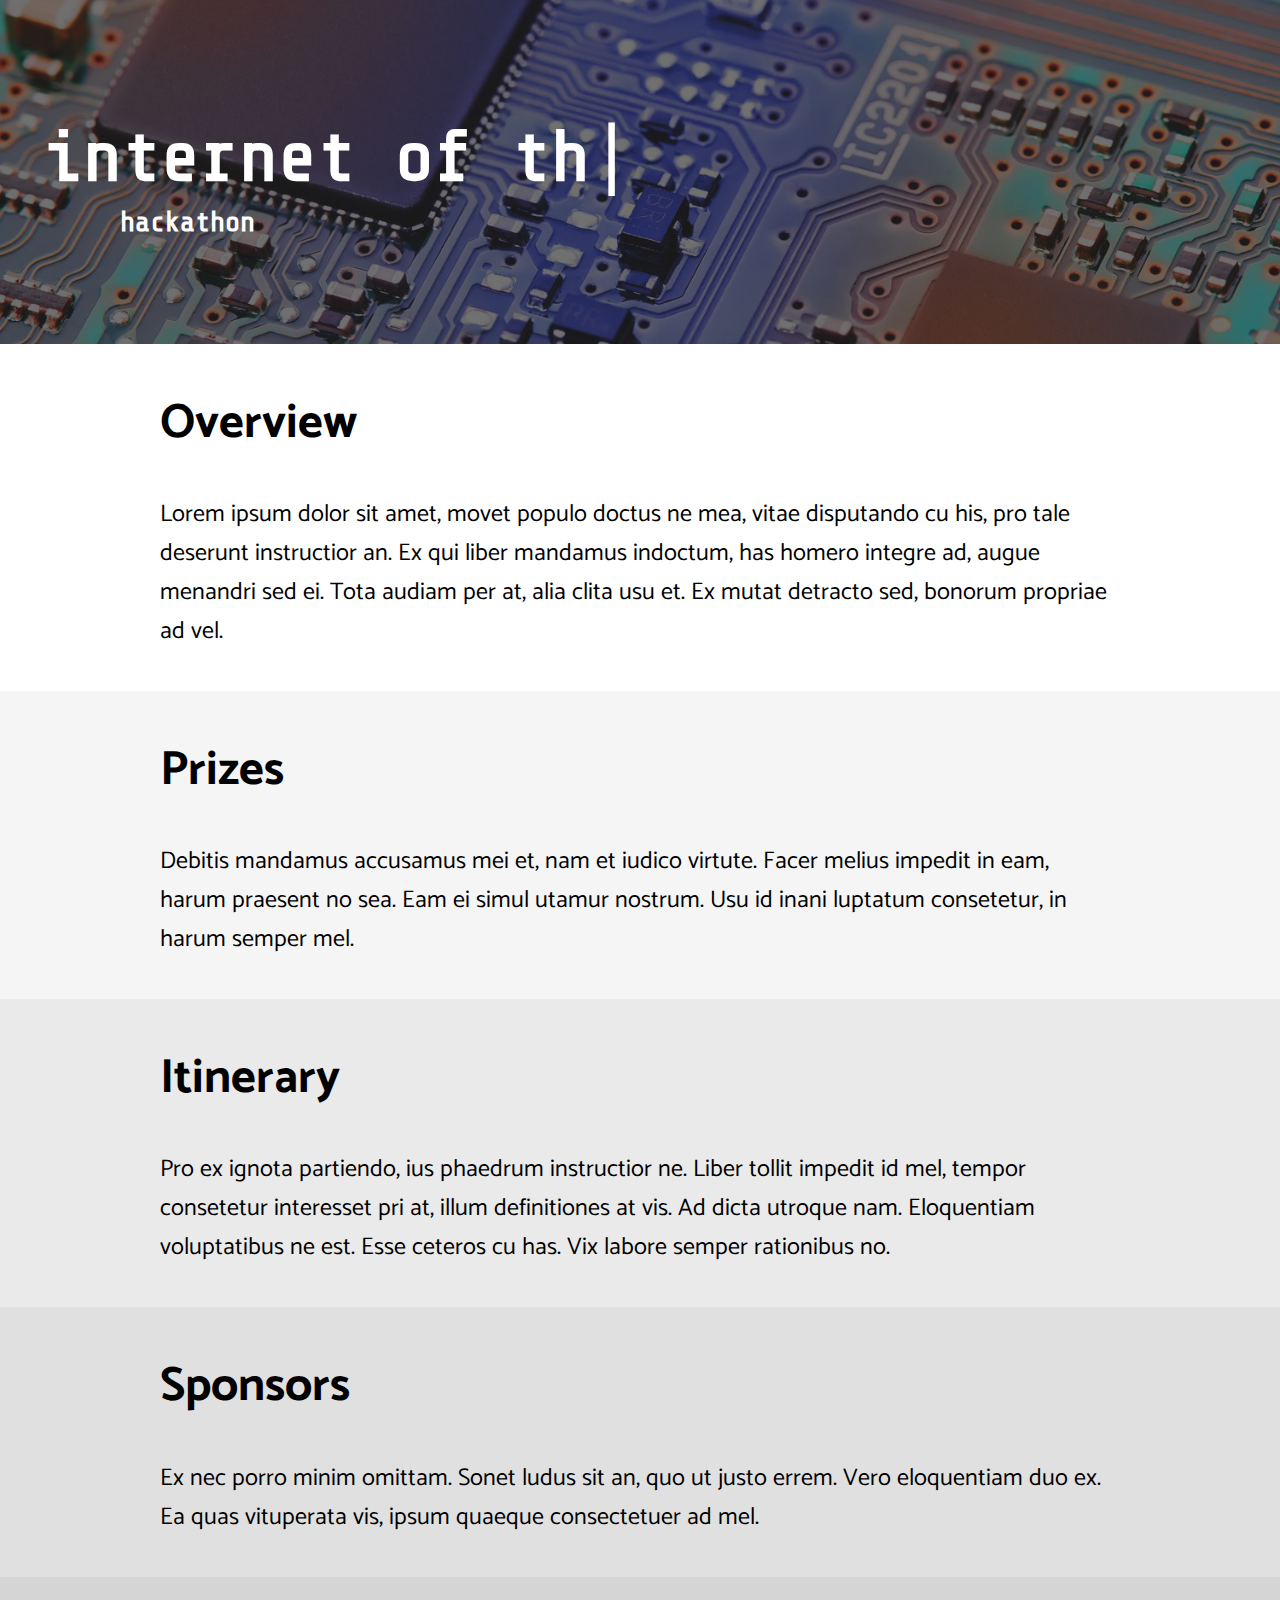
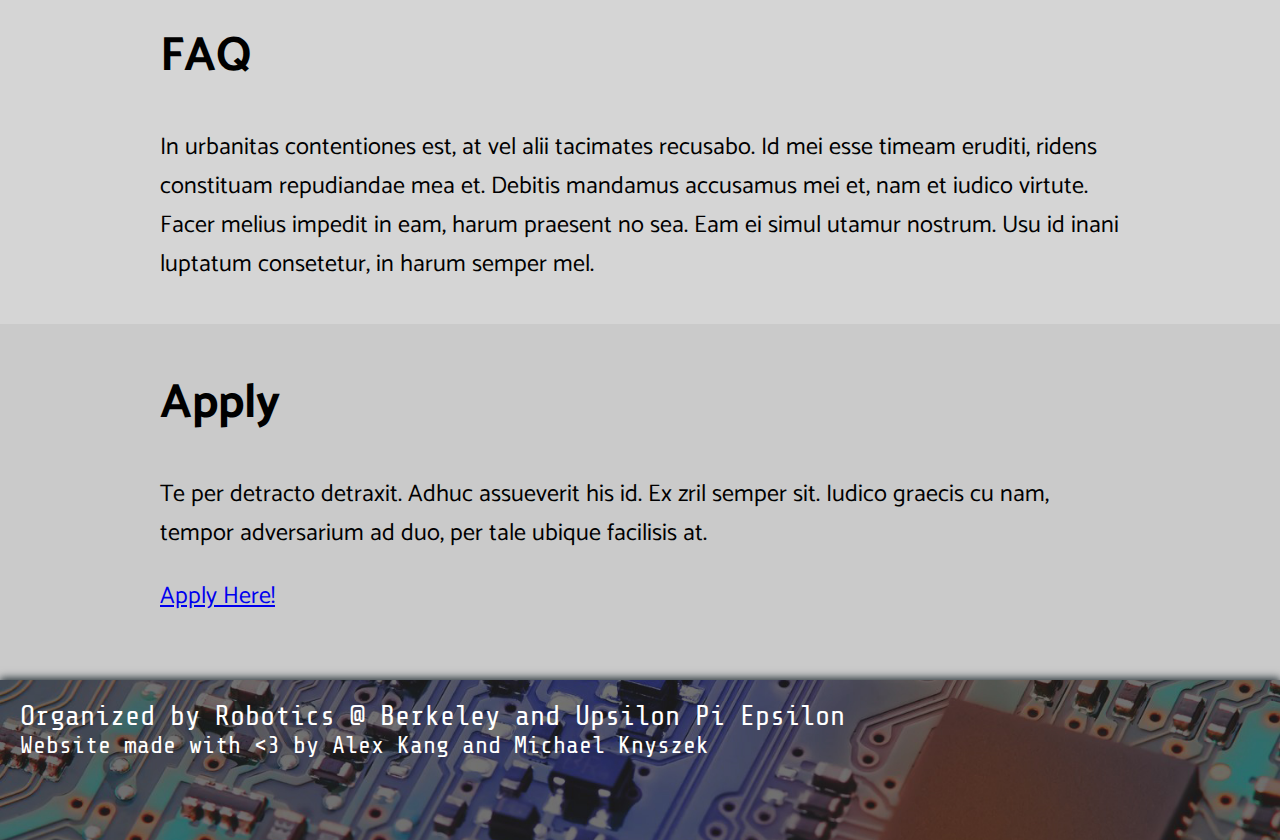
==== iot_hacks/index.html @ 9edf0a54 "Added IoT Hacks website" ====
<!DOCTYPE html>
<html>
<title>IoT Hacks</title>
<link href="https://fonts.googleapis.com/css?family=Catamaran|Share+Tech+Mono" rel="stylesheet">
<link rel="stylesheet" type="text/css" href="style.css">
<head>
  <script src="scripts/jquery-3.1.0.slim.min.js"></script>
  <script src="scripts/script.js"></script>
</head>
<body>
	<div class="header">
		<div class="header-title">
  		<div class="header-text"></div>
  		<div class="blinking-cursor">|</div>
  	</div>
  	<div class="header-subtitle">hackathon</div>
  </div>
	<div class="info" style="background-color: #FFFFFF">
		<h1>Overview</h1>
		Lorem ipsum dolor sit amet, movet populo doctus ne mea, vitae disputando cu his, pro tale deserunt instructior an. Ex qui liber mandamus indoctum, has homero integre ad, augue menandri sed ei. Tota audiam per at, alia clita usu et. Ex mutat detracto sed, bonorum propriae ad vel.
	</div>

	<div class="info" style="background-color: #F5F5F5">
		<h1>Prizes</h1>
		Debitis mandamus accusamus mei et, nam et iudico virtute. Facer melius impedit in eam, harum praesent no sea. Eam ei simul utamur nostrum. Usu id inani luptatum consetetur, in harum semper mel.
	</div>

	<div class="info" style="background-color: #EAEAEA">
		<h1>Itinerary</h1>
		Pro ex ignota partiendo, ius phaedrum instructior ne. Liber tollit impedit id mel, tempor consetetur interesset pri at, illum definitiones at vis. Ad dicta utroque nam. Eloquentiam voluptatibus ne est. Esse ceteros cu has. Vix labore semper rationibus no.
	</div>

	<div class="info" style="background-color: #E0E0E0">
		<h1>Sponsors</h1>
		Ex nec porro minim omittam. Sonet ludus sit an, quo ut justo errem. Vero eloquentiam duo ex. Ea quas vituperata vis, ipsum quaeque consectetuer ad mel.
	</div>

	<div class="info" style="background-color: #D5D5D5">
		<h1>FAQ</h1>
		In urbanitas contentiones est, at vel alii tacimates recusabo. Id mei esse timeam eruditi, ridens constituam repudiandae mea et. Debitis mandamus accusamus mei et, nam et iudico virtute. Facer melius impedit in eam, harum praesent no sea. Eam ei simul utamur nostrum. Usu id inani luptatum consetetur, in harum semper mel.
	</div>

	<div class="info" style="background-color: #CACACA">
		<h1>Apply</h1>
		Te per detracto detraxit. Adhuc assueverit his id. Ex zril semper sit. Iudico graecis cu nam, tempor adversarium ad duo, per tale ubique facilisis at.
		<p>
		<a href="https://goo.gl/forms/umJlV6GhDNXs1UxI3">Apply Here!</a>
	</div>
  <div class="footer">
  Organized by Robotics @ Berkeley and Upsilon Pi Epsilon
  <br>
  <div style="font-size: 24px">
  	Website made with <3 by Alex Kang and Michael Knyszek
  </div>
  </div>
</body>
</html>
---- iot_hacks/style.css ----
body {
	margin: 0;
	font-family: Catamaran, Helvetica, Arial, sans-serif;
	font-size: 24px;
}

h1 {
	margin-top: 0;
}

.header {
	background: url("background.jpg");
	background-position: 0 36%;
	background-size: 100%;
	color: #FFFFFF;
	height: 200px;
	padding-top: 72px;
	padding-bottom: 72px;
	box-shadow: 0px 2px 8px #263238;
	font-family: "Share Tech Mono", monospace;
}

.header-title {
	margin: 44px;
}

.header-subtitle {
	clear: both;
	margin-left: 120px;
	font-size: 28px;
	font-weight: bold;
}

.header-text {
	float:left;
	font-size: 72px;
	font-weight: bold;
	white-space: pre;
}

.blinking-cursor {
  	float:left;
  	font-weight: 100;
	font-size: 80px;
	-webkit-animation: 1s blink step-end infinite;
	-moz-animation: 1s blink step-end infinite;
	-ms-animation: 1s blink step-end infinite;
	-o-animation: 1s blink step-end infinite;
	animation: 1s blink step-end infinite;
}

@keyframes "blink" {
	from, to {
	color: transparent;
	}
	50% {
	color: #FFFFFF;
	}
}

@-moz-keyframes blink {
	from, to {
	color: transparent;
	}
	50% {
	color: #FFFFFF;
	}
}

@-webkit-keyframes "blink" {
	from, to {
	color: transparent;
	}
	50% {
	color: #FFFFFF;
	}
}

@-ms-keyframes "blink" {
	from, to {
	color: transparent;
	}
	50% {
	color: #FFFFFF;
	}
}

@-o-keyframes "blink" {
	from, to {
	color: transparent;
	}
	50% {
	color: #FFFFFF;
	}
}

.info {
	padding-left: 160px;
	padding-right: 160px;
	padding-top: 40px;
	padding-bottom: 40px;
}

.button {

}

.footer {
	background-image: url("background.jpg");
	background-position: 0 60%;
	background-size: 100%;
	color: #FFFFFF;
	height: 120px;
	padding: 20px;
	box-shadow: 0px -2px 8px #263238;
	font-family: "Share Tech Mono", monospace;
	font-size: 28px;
}
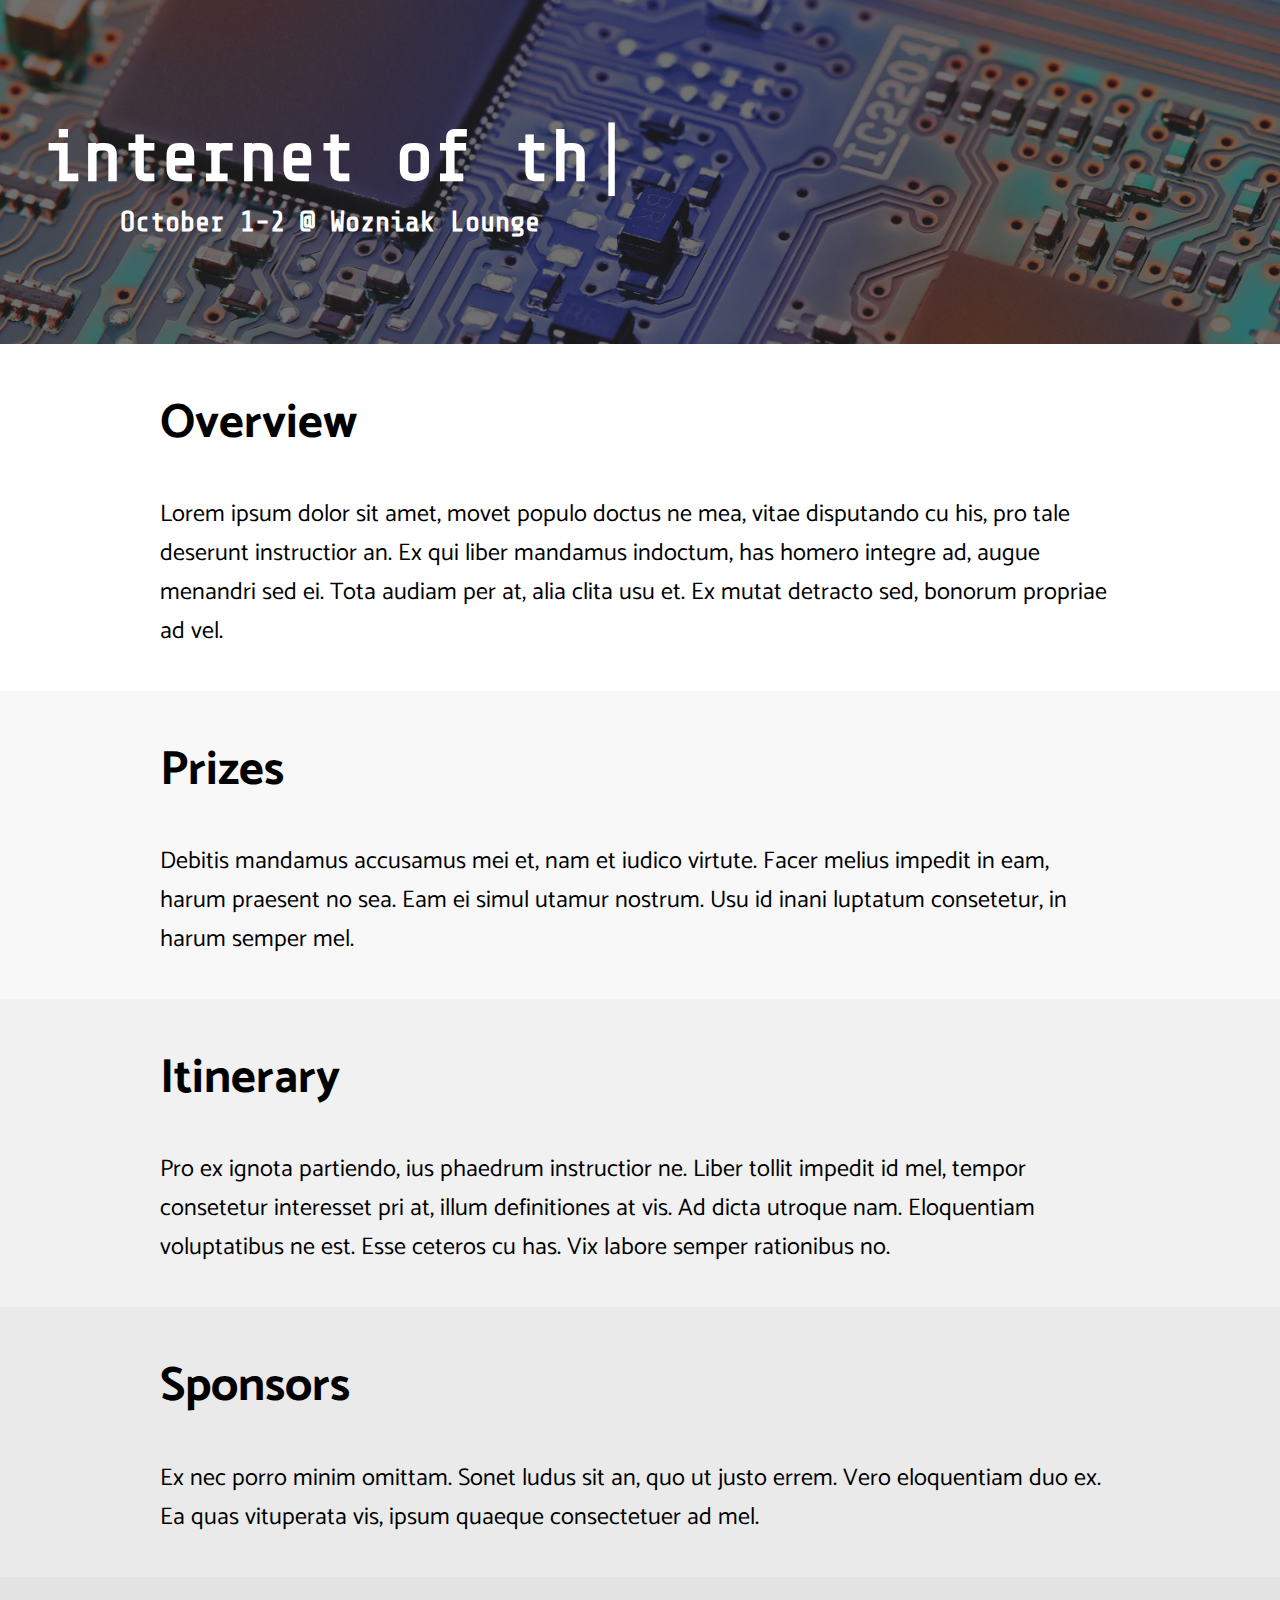
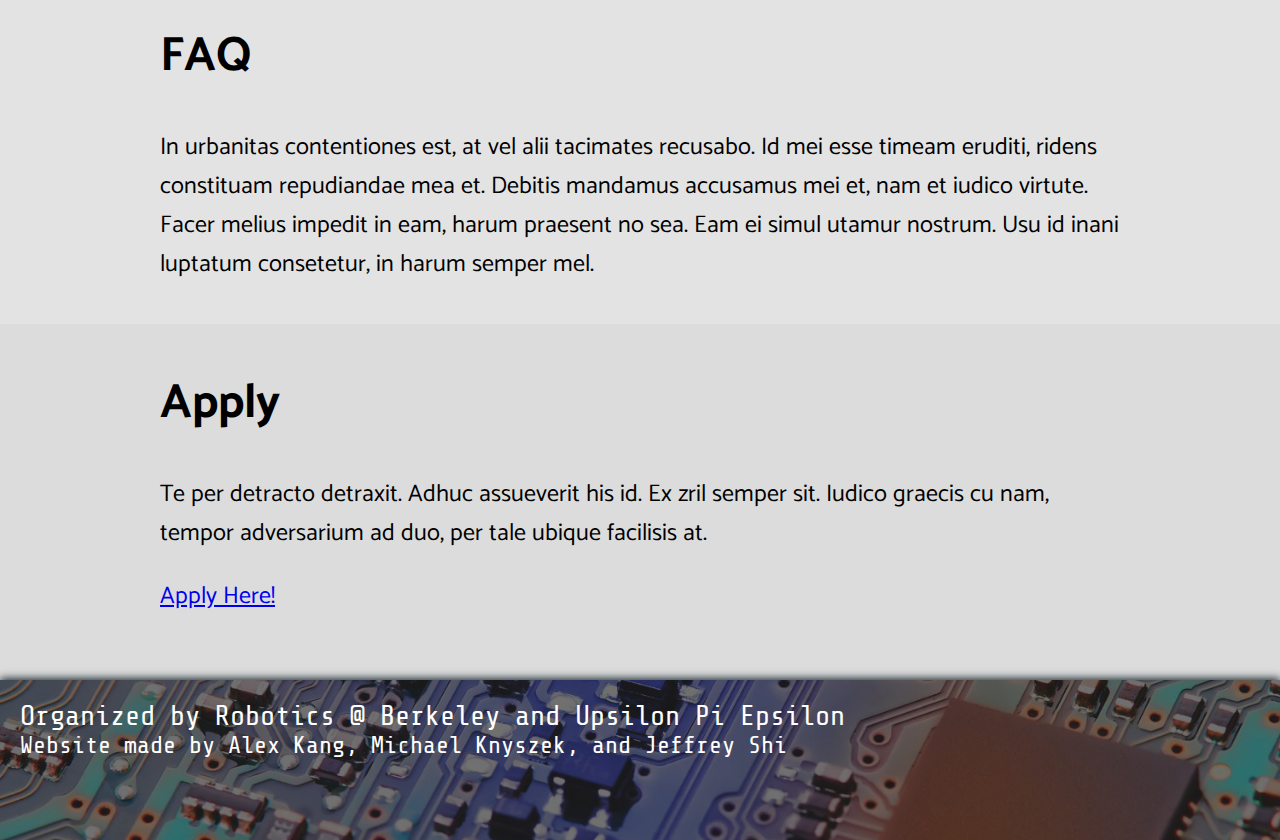
==== commit ece082f9: "IoT Hacks: made button open in a new tab" ====
--- a/iot_hacks/index.html
+++ b/iot_hacks/index.html
@@ -10,48 +10,50 @@
 <body>
 	<div class="header">
 		<div class="header-title">
-  		<div class="header-text"></div>
-  		<div class="blinking-cursor">|</div>
+  			<div class="header-text"></div>
+  			<div class="blinking-cursor">|</div>
+  		</div>
+  		<div class="header-subtitle">October 1-2 @ Wozniak Lounge</div>
   	</div>
-  	<div class="header-subtitle">hackathon</div>
-  </div>
+
 	<div class="info" style="background-color: #FFFFFF">
 		<h1>Overview</h1>
 		Lorem ipsum dolor sit amet, movet populo doctus ne mea, vitae disputando cu his, pro tale deserunt instructior an. Ex qui liber mandamus indoctum, has homero integre ad, augue menandri sed ei. Tota audiam per at, alia clita usu et. Ex mutat detracto sed, bonorum propriae ad vel.
 	</div>
 
-	<div class="info" style="background-color: #F5F5F5">
+	<div class="info" style="background-color: #F8F8F8">
 		<h1>Prizes</h1>
 		Debitis mandamus accusamus mei et, nam et iudico virtute. Facer melius impedit in eam, harum praesent no sea. Eam ei simul utamur nostrum. Usu id inani luptatum consetetur, in harum semper mel.
 	</div>
 
-	<div class="info" style="background-color: #EAEAEA">
+	<div class="info" style="background-color: #F1F1F1">
 		<h1>Itinerary</h1>
 		Pro ex ignota partiendo, ius phaedrum instructior ne. Liber tollit impedit id mel, tempor consetetur interesset pri at, illum definitiones at vis. Ad dicta utroque nam. Eloquentiam voluptatibus ne est. Esse ceteros cu has. Vix labore semper rationibus no.
 	</div>
 
-	<div class="info" style="background-color: #E0E0E0">
+	<div class="info" style="background-color: #EAEAEA">
 		<h1>Sponsors</h1>
 		Ex nec porro minim omittam. Sonet ludus sit an, quo ut justo errem. Vero eloquentiam duo ex. Ea quas vituperata vis, ipsum quaeque consectetuer ad mel.
 	</div>
 
-	<div class="info" style="background-color: #D5D5D5">
+	<div class="info" style="background-color: #E3E3E3">
 		<h1>FAQ</h1>
 		In urbanitas contentiones est, at vel alii tacimates recusabo. Id mei esse timeam eruditi, ridens constituam repudiandae mea et. Debitis mandamus accusamus mei et, nam et iudico virtute. Facer melius impedit in eam, harum praesent no sea. Eam ei simul utamur nostrum. Usu id inani luptatum consetetur, in harum semper mel.
 	</div>
 
-	<div class="info" style="background-color: #CACACA">
+	<div class="info" style="background-color: #DCDCDC">
 		<h1>Apply</h1>
 		Te per detracto detraxit. Adhuc assueverit his id. Ex zril semper sit. Iudico graecis cu nam, tempor adversarium ad duo, per tale ubique facilisis at.
 		<p>
-		<a href="https://goo.gl/forms/umJlV6GhDNXs1UxI3">Apply Here!</a>
+		<a class="button" target="_blank" href="https://goo.gl/forms/umJlV6GhDNXs1UxI3">Apply Here!</a>
 	</div>
-  <div class="footer">
-  Organized by Robotics @ Berkeley and Upsilon Pi Epsilon
-  <br>
-  <div style="font-size: 24px">
-  	Website made with <3 by Alex Kang and Michael Knyszek
-  </div>
-  </div>
+
+	<div class="footer">
+		Organized by Robotics @ Berkeley and Upsilon Pi Epsilon
+		<br>
+		<div style="font-size: 24px">
+			Website made by Alex Kang, Michael Knyszek, and Jeffrey Shi
+		</div>
+	</div>
 </body>
 </html>
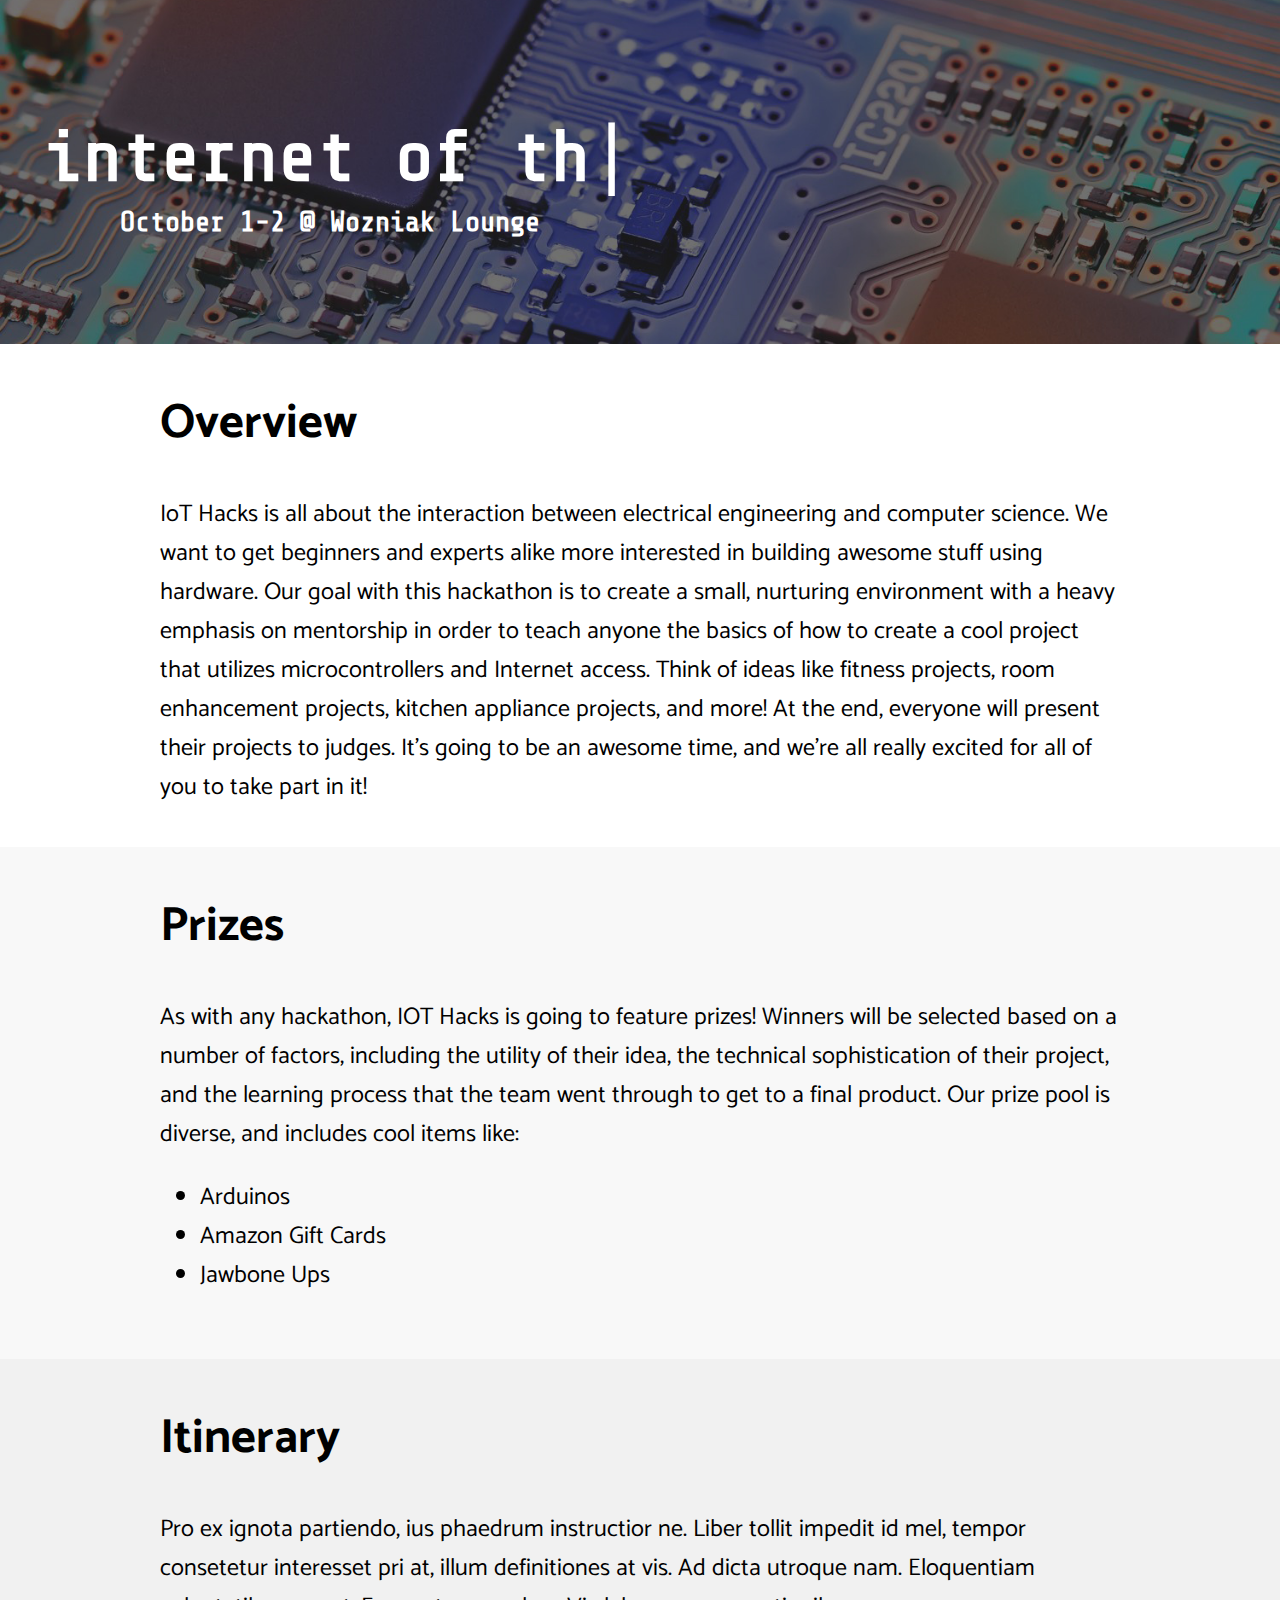
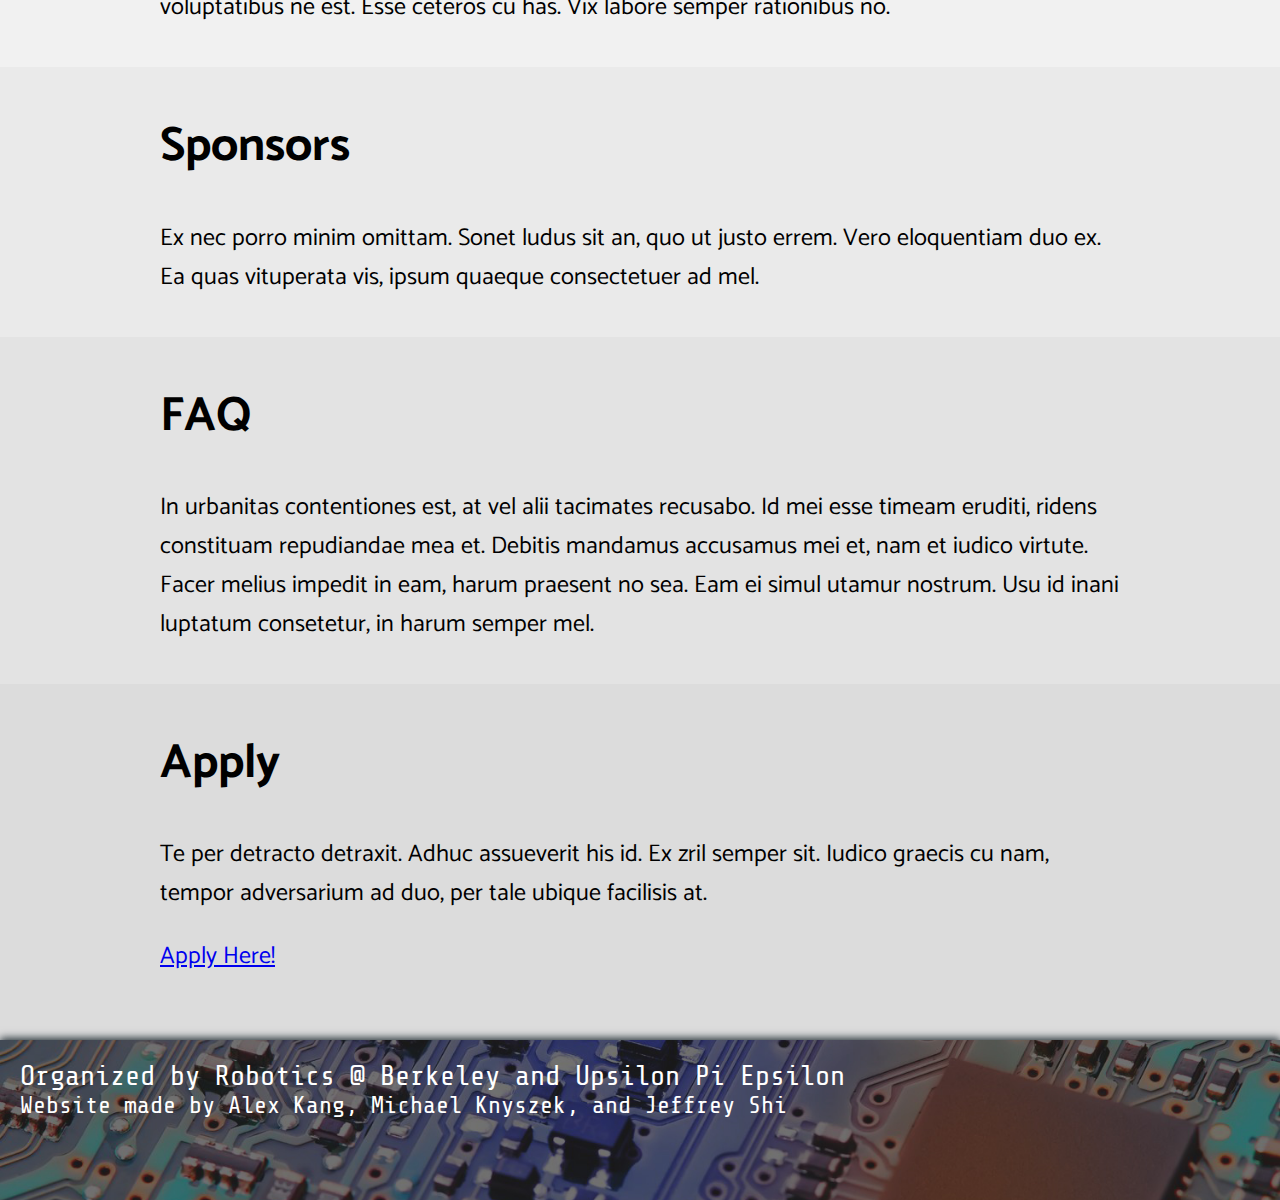
==== commit fe0f95e0: "why" ====
--- a/iot_hacks/index.html
+++ b/iot_hacks/index.html
@@ -4,8 +4,10 @@
 <link href="https://fonts.googleapis.com/css?family=Catamaran|Share+Tech+Mono" rel="stylesheet">
 <link rel="stylesheet" type="text/css" href="style.css">
 <head>
-  <script src="scripts/jquery-3.1.0.slim.min.js"></script>
-  <script src="scripts/script.js"></script>
+	<meta name="theme-color" content="#FFFDE7">
+	<meta name="apple-mobile-web-app-status-bar-style" content="#FFFDE7">
+ 	<script src="scripts/jquery-3.1.0.slim.min.js"></script>
+ 	<script src="scripts/script.js"></script>
 </head>
 <body>
 	<div class="header">
@@ -18,12 +20,17 @@
 
 	<div class="info" style="background-color: #FFFFFF">
 		<h1>Overview</h1>
-		Lorem ipsum dolor sit amet, movet populo doctus ne mea, vitae disputando cu his, pro tale deserunt instructior an. Ex qui liber mandamus indoctum, has homero integre ad, augue menandri sed ei. Tota audiam per at, alia clita usu et. Ex mutat detracto sed, bonorum propriae ad vel.
+		IoT Hacks is all about the interaction between electrical engineering and computer science. We want to get beginners and experts alike more interested in building awesome stuff using hardware. Our goal with this hackathon is to create a small, nurturing environment with a heavy emphasis on mentorship in order to teach anyone the basics of how to create a cool project that utilizes microcontrollers and Internet access. Think of ideas like fitness projects, room enhancement projects, kitchen appliance projects, and more! At the end, everyone will present their projects to judges. It’s going to be an awesome time, and we’re all really excited for all of you to take part in it!
 	</div>
 
 	<div class="info" style="background-color: #F8F8F8">
 		<h1>Prizes</h1>
-		Debitis mandamus accusamus mei et, nam et iudico virtute. Facer melius impedit in eam, harum praesent no sea. Eam ei simul utamur nostrum. Usu id inani luptatum consetetur, in harum semper mel.
+		As with any hackathon, IOT Hacks is going to feature prizes! Winners will be selected based on a number of factors, including the utility of their idea, the technical sophistication of their project, and the learning process that the team went through to get to a final product. Our prize pool is diverse, and includes cool items like:
+		<ul>
+			<li>Arduinos</li>
+			<li>Amazon Gift Cards</li>
+			<li>Jawbone Ups</li>
+		</ul>
 	</div>
 
 	<div class="info" style="background-color: #F1F1F1">
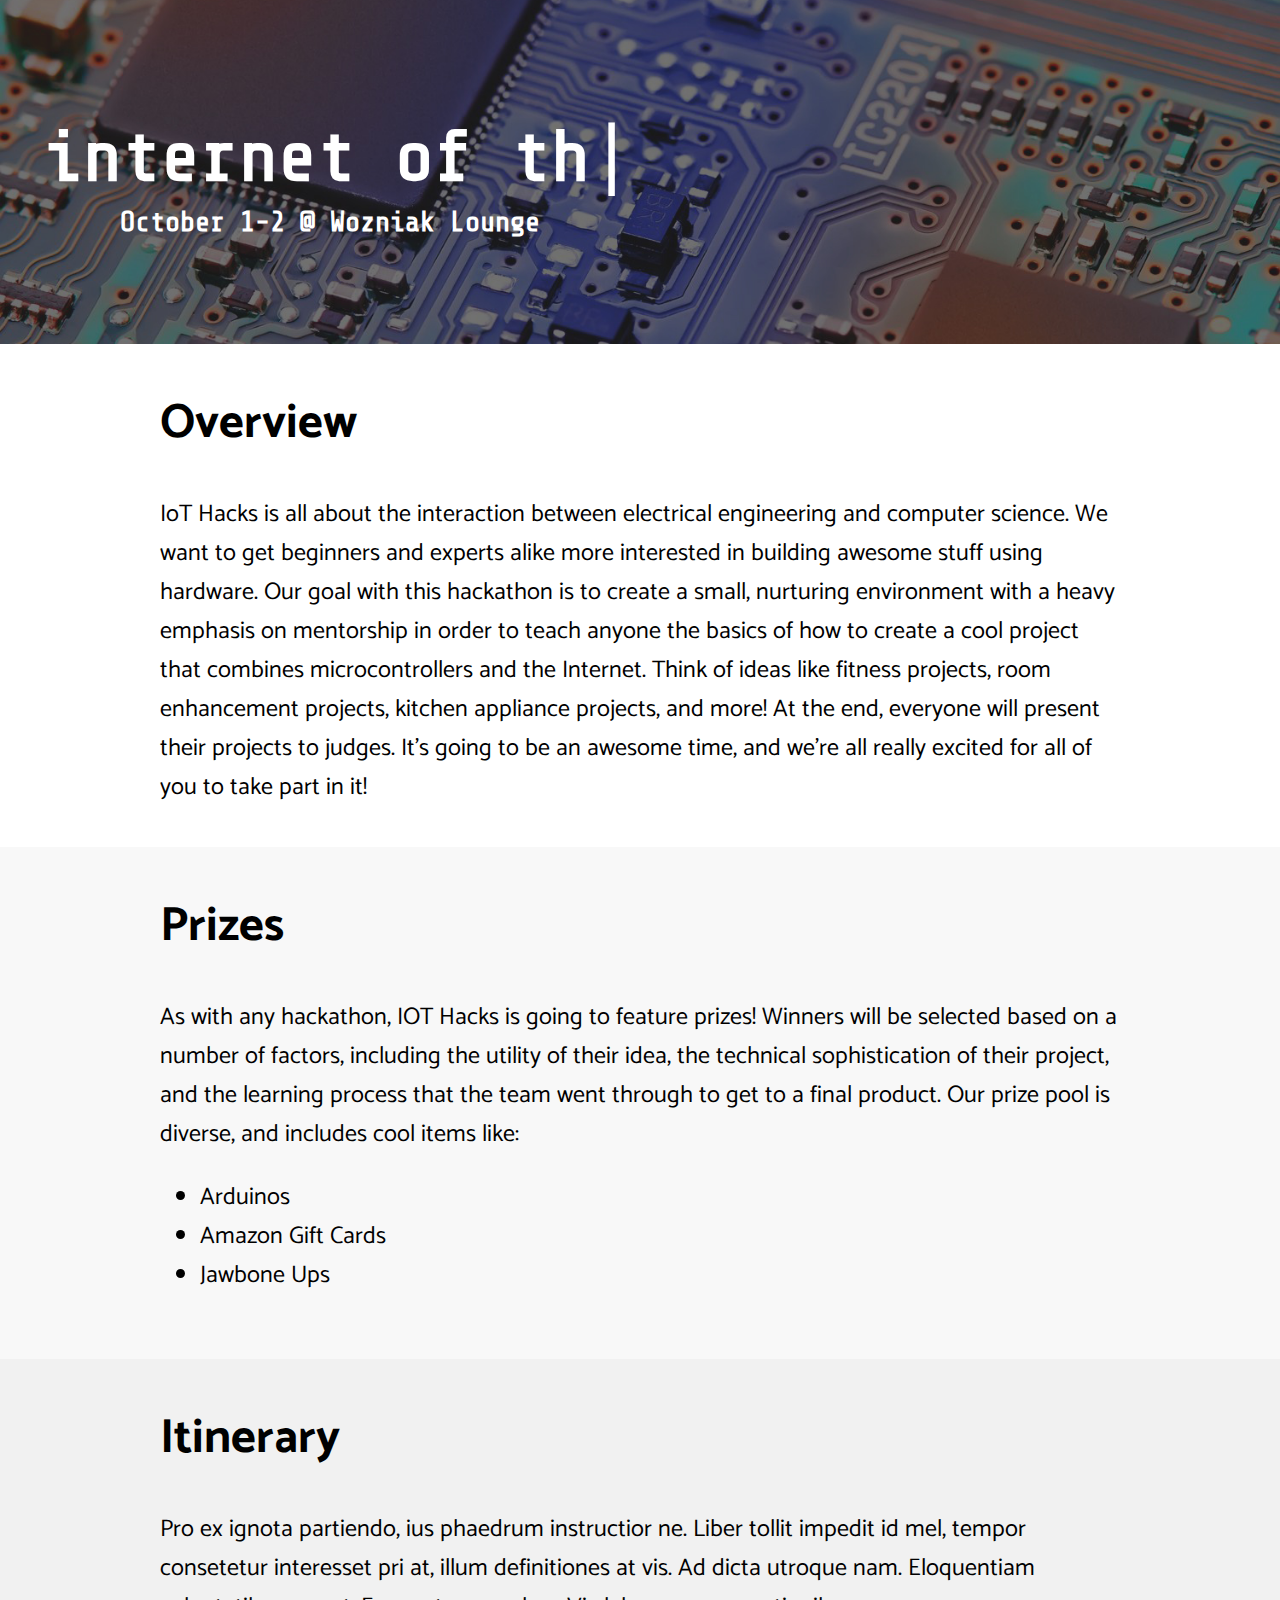
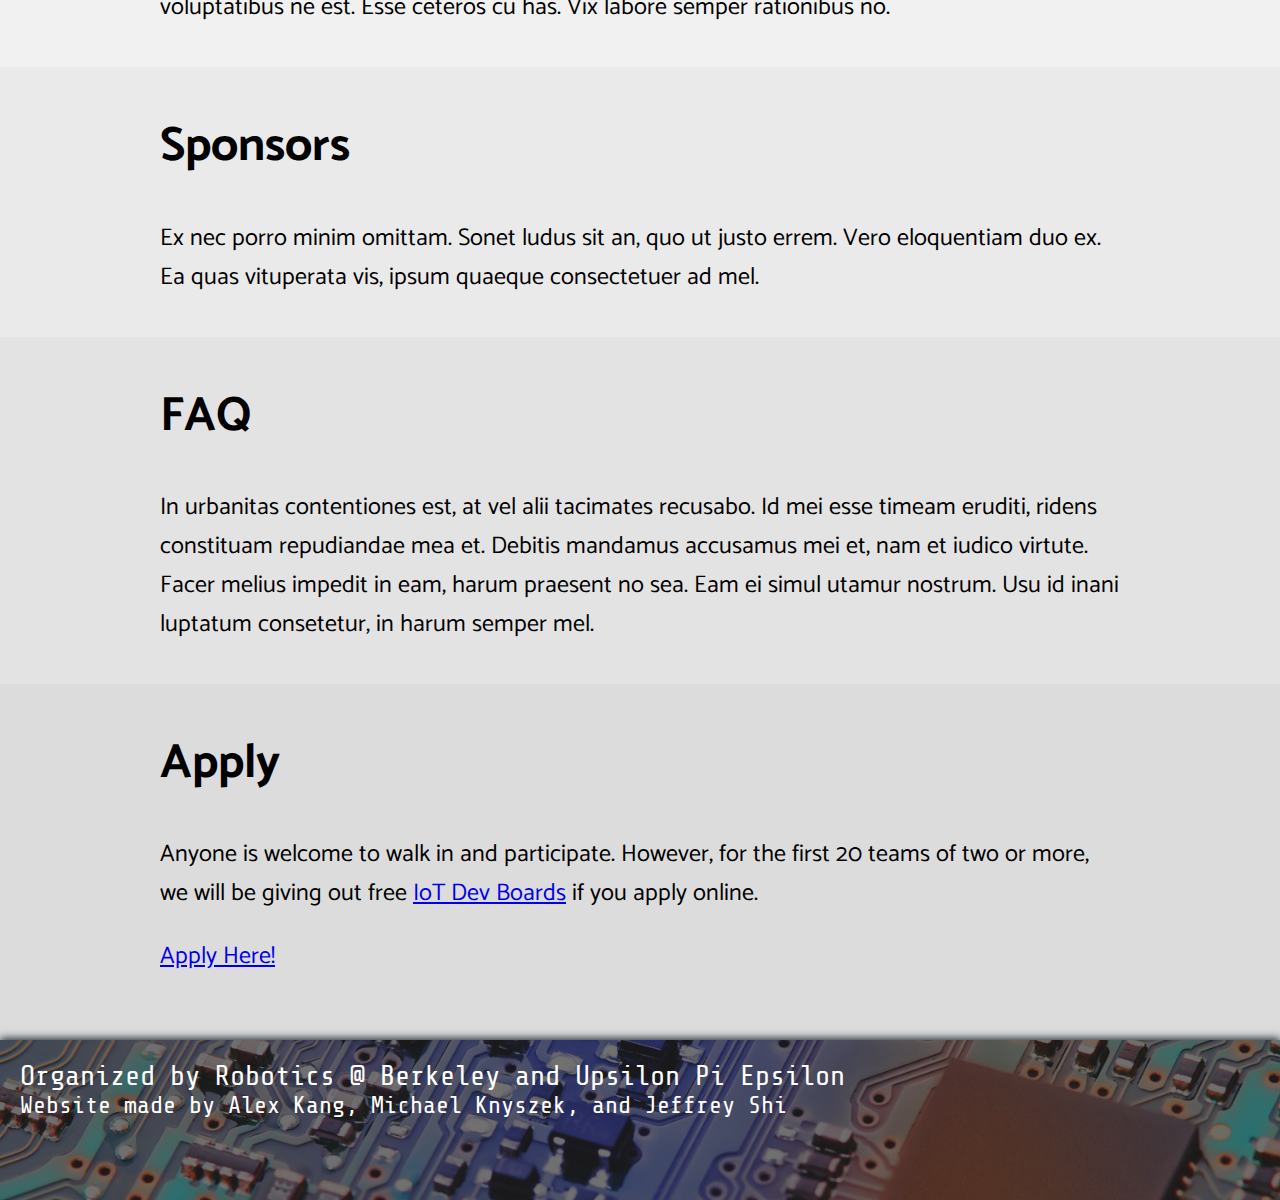
==== commit f0db7eb7: "why" ====
--- a/iot_hacks/index.html
+++ b/iot_hacks/index.html
@@ -20,7 +20,7 @@
 
 	<div class="info" style="background-color: #FFFFFF">
 		<h1>Overview</h1>
-		IoT Hacks is all about the interaction between electrical engineering and computer science. We want to get beginners and experts alike more interested in building awesome stuff using hardware. Our goal with this hackathon is to create a small, nurturing environment with a heavy emphasis on mentorship in order to teach anyone the basics of how to create a cool project that utilizes microcontrollers and Internet access. Think of ideas like fitness projects, room enhancement projects, kitchen appliance projects, and more! At the end, everyone will present their projects to judges. It’s going to be an awesome time, and we’re all really excited for all of you to take part in it!
+		IoT Hacks is all about the interaction between electrical engineering and computer science. We want to get beginners and experts alike more interested in building awesome stuff using hardware. Our goal with this hackathon is to create a small, nurturing environment with a heavy emphasis on mentorship in order to teach anyone the basics of how to create a cool project that combines microcontrollers and the Internet. Think of ideas like fitness projects, room enhancement projects, kitchen appliance projects, and more! At the end, everyone will present their projects to judges. It’s going to be an awesome time, and we’re all really excited for all of you to take part in it!
 	</div>
 
 	<div class="info" style="background-color: #F8F8F8">
@@ -50,7 +50,7 @@
 
 	<div class="info" style="background-color: #DCDCDC">
 		<h1>Apply</h1>
-		Te per detracto detraxit. Adhuc assueverit his id. Ex zril semper sit. Iudico graecis cu nam, tempor adversarium ad duo, per tale ubique facilisis at.
+		Anyone is welcome to walk in and participate. However, for the first 20 teams of two or more, we will be giving out free <a target="_blank" href="https://learn.adafruit.com/adafruit-feather-huzzah-esp8266/overview">IoT Dev Boards</a> if you apply online.
 		<p>
 		<a class="button" target="_blank" href="https://goo.gl/forms/umJlV6GhDNXs1UxI3">Apply Here!</a>
 	</div>
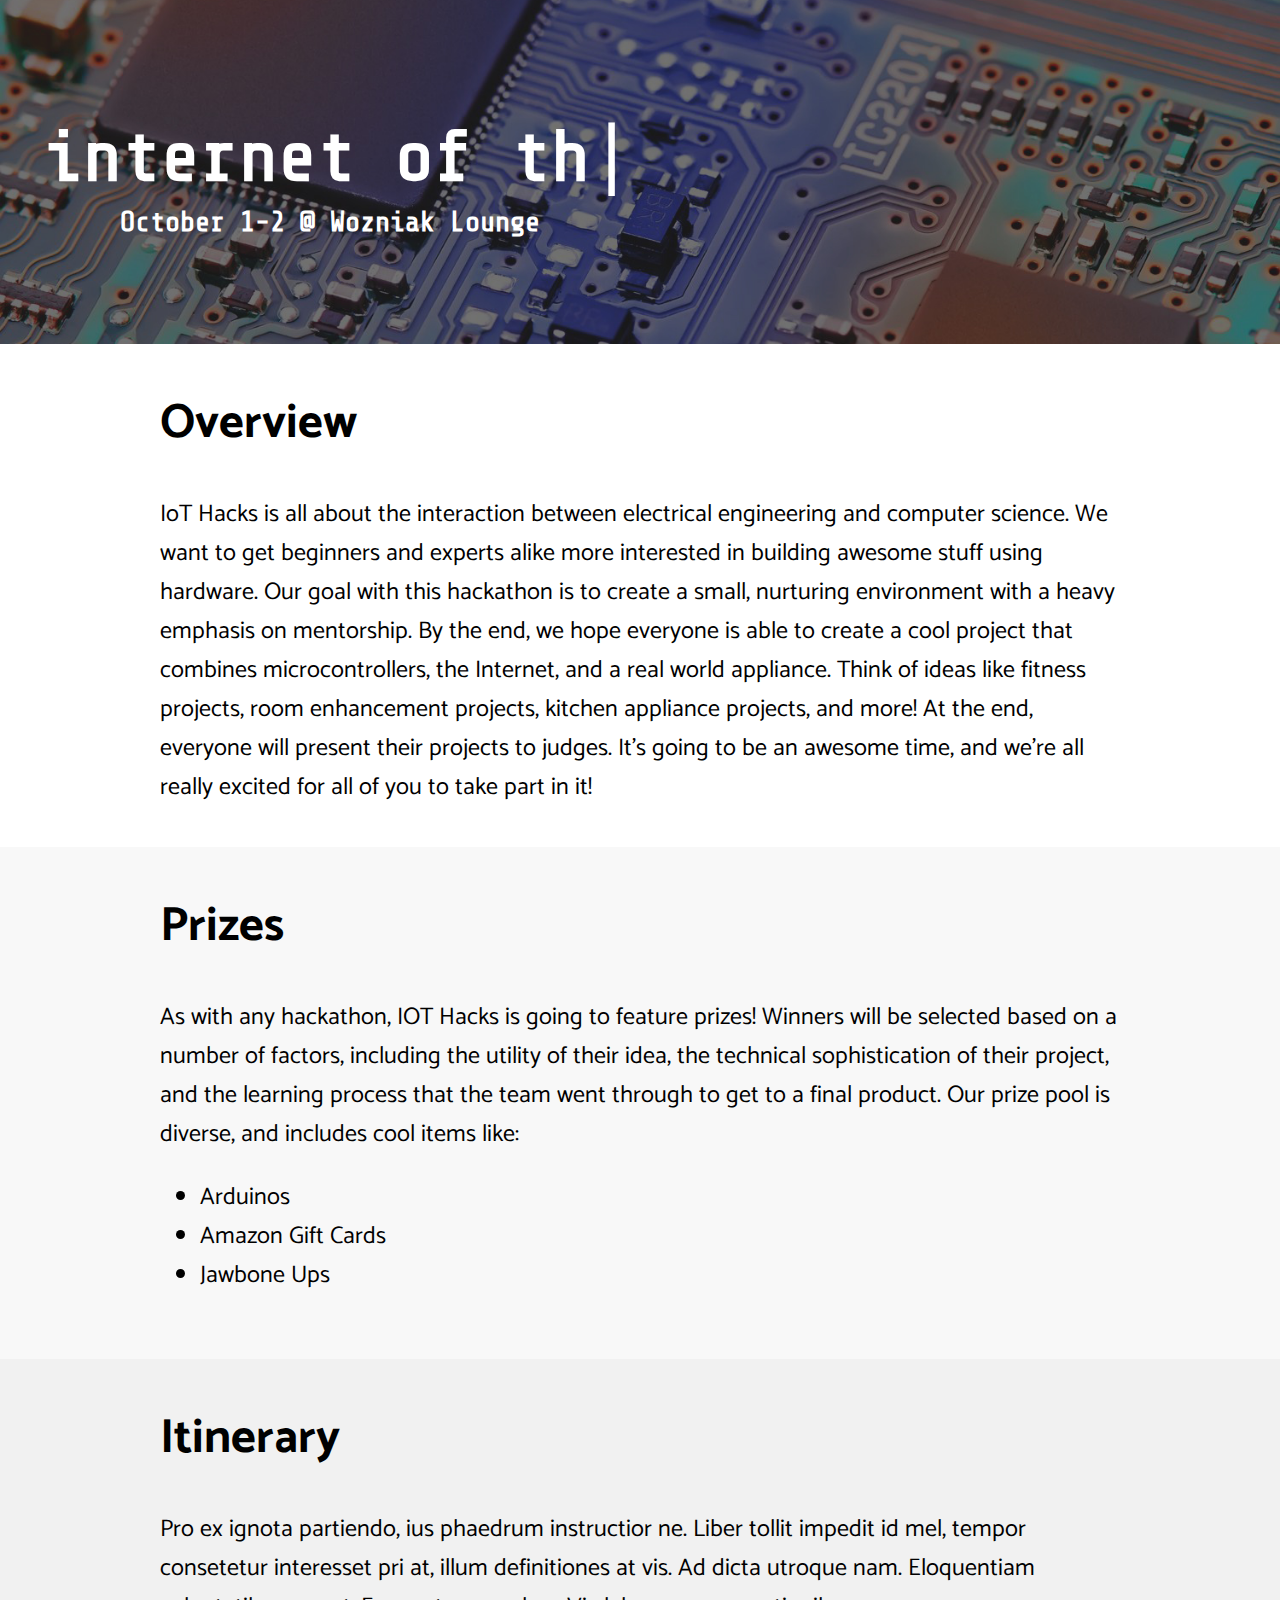
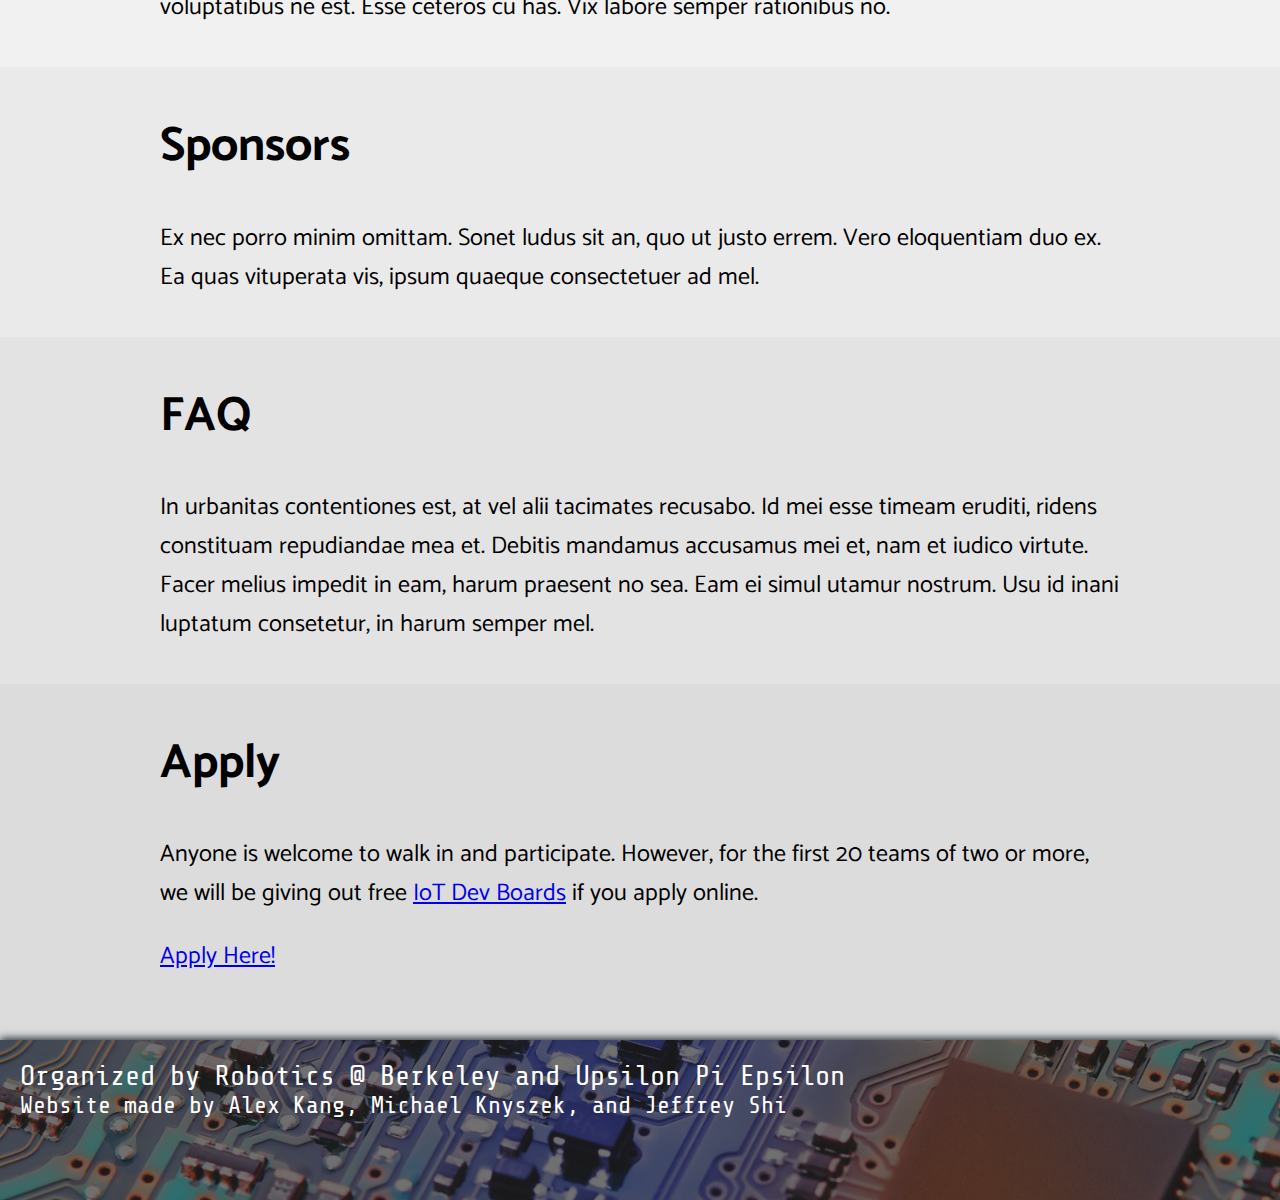
==== commit a780420e: "IoT Hacks website update" ====
--- a/iot_hacks/index.html
+++ b/iot_hacks/index.html
@@ -20,7 +20,7 @@
 
 	<div class="info" style="background-color: #FFFFFF">
 		<h1>Overview</h1>
-		IoT Hacks is all about the interaction between electrical engineering and computer science. We want to get beginners and experts alike more interested in building awesome stuff using hardware. Our goal with this hackathon is to create a small, nurturing environment with a heavy emphasis on mentorship in order to teach anyone the basics of how to create a cool project that combines microcontrollers and the Internet. Think of ideas like fitness projects, room enhancement projects, kitchen appliance projects, and more! At the end, everyone will present their projects to judges. It’s going to be an awesome time, and we’re all really excited for all of you to take part in it!
+		IoT Hacks is all about the interaction between electrical engineering and computer science. We want to get beginners and experts alike more interested in building awesome stuff using hardware. Our goal with this hackathon is to create a small, nurturing environment with a heavy emphasis on mentorship. By the end, we hope everyone is able to create a cool project that combines microcontrollers, the Internet, and a real world appliance. Think of ideas like fitness projects, room enhancement projects, kitchen appliance projects, and more! At the end, everyone will present their projects to judges. It’s going to be an awesome time, and we’re all really excited for all of you to take part in it!
 	</div>
 
 	<div class="info" style="background-color: #F8F8F8">
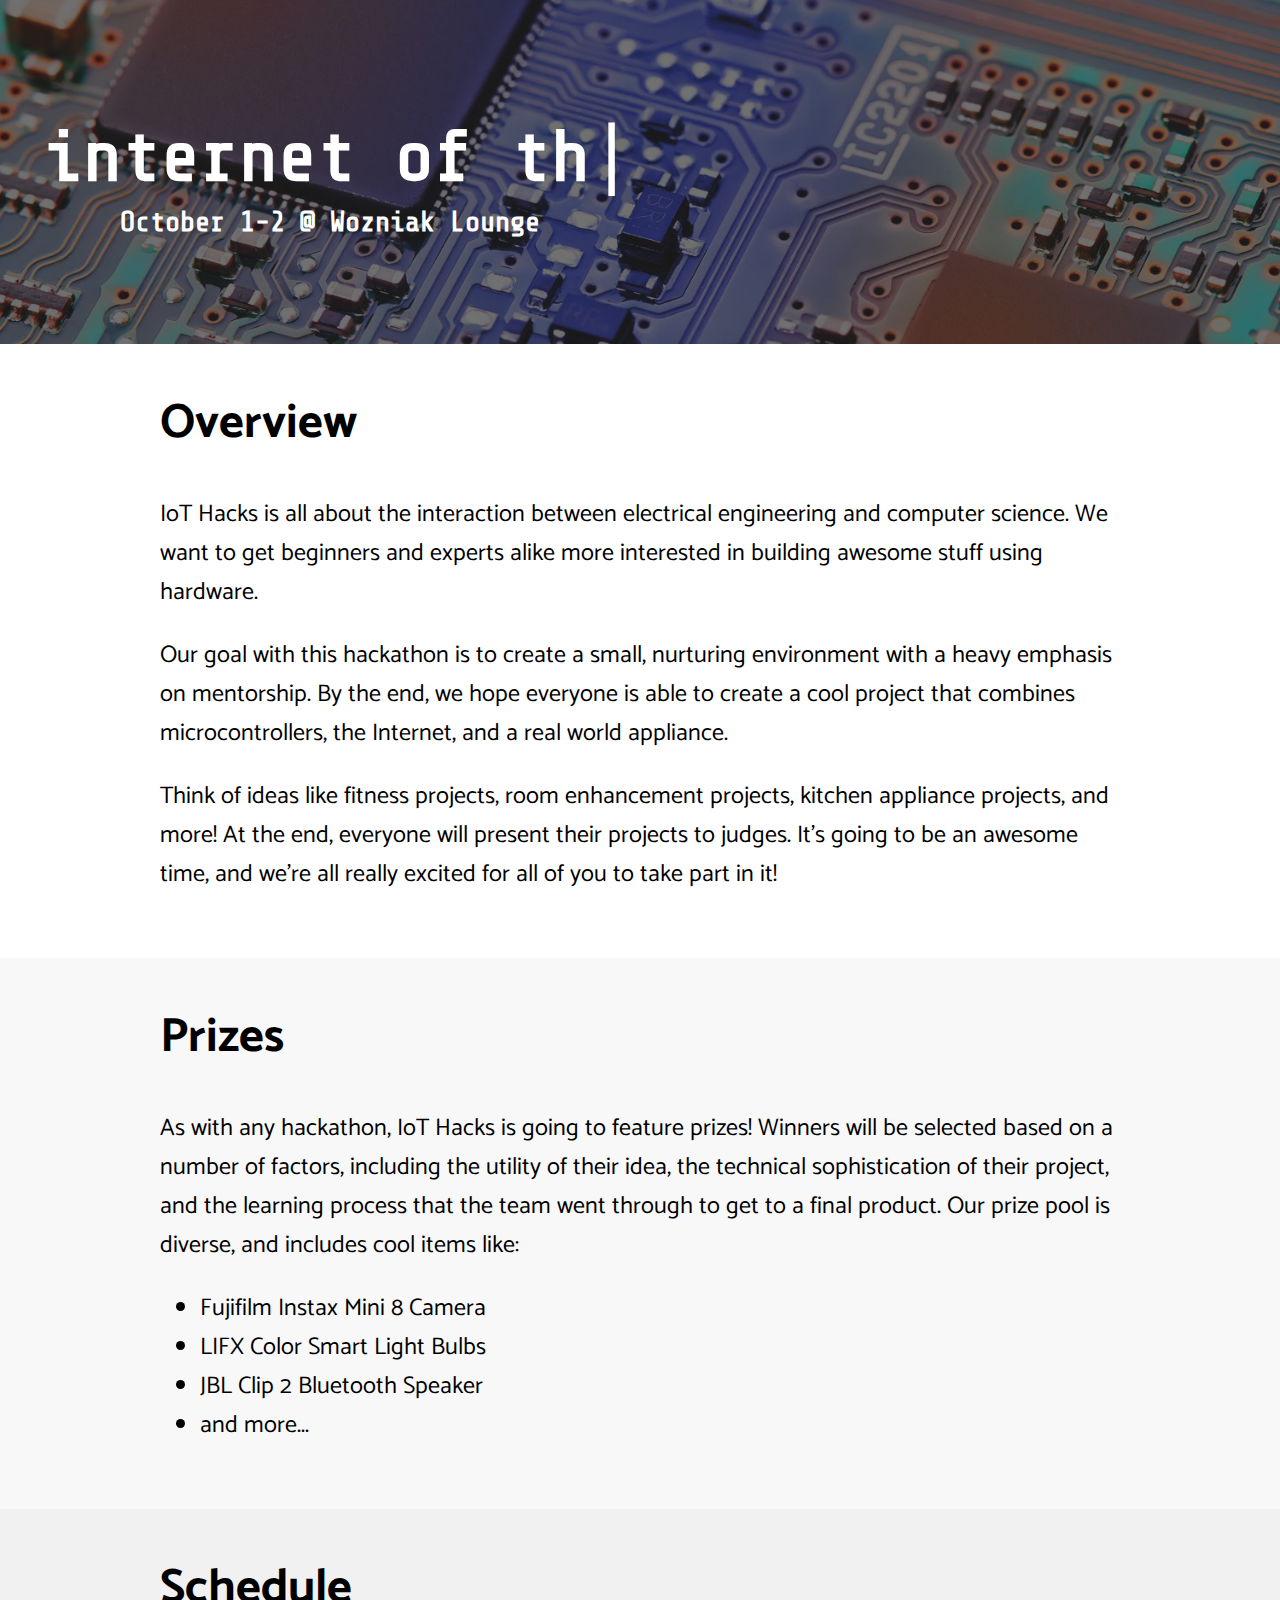
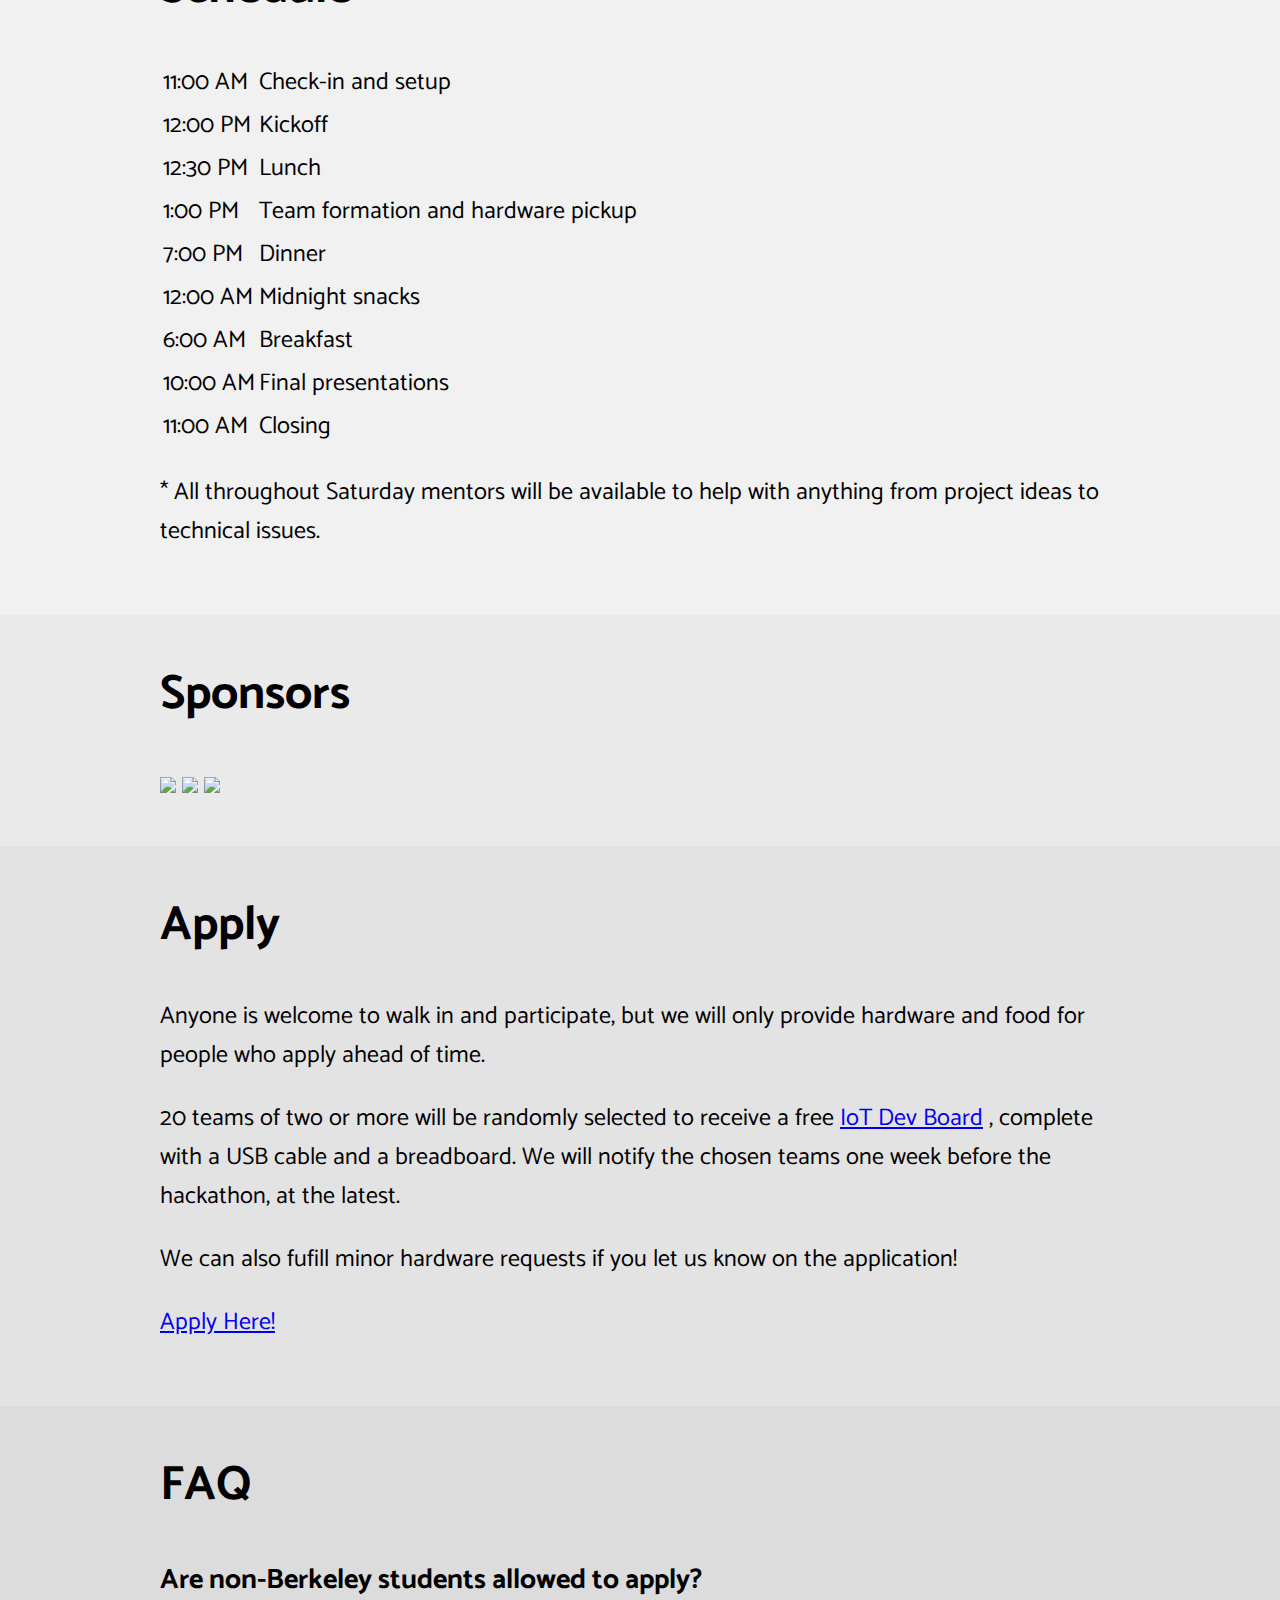
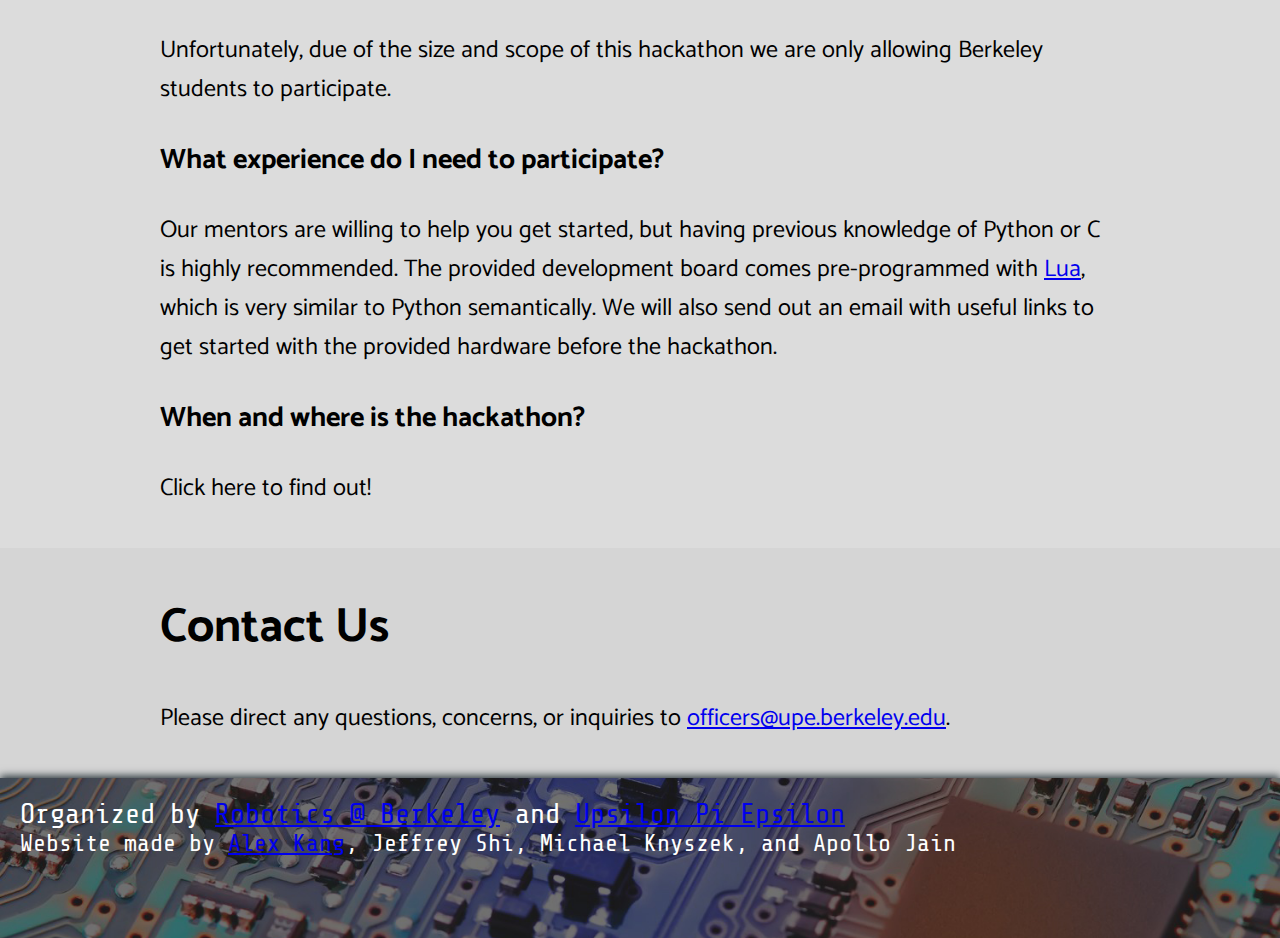
==== commit 702eee86: "IoT Hacks website update" ====
--- a/iot_hacks/index.html
+++ b/iot_hacks/index.html
@@ -4,9 +4,24 @@
 <link href="https://fonts.googleapis.com/css?family=Catamaran|Share+Tech+Mono" rel="stylesheet">
 <link rel="stylesheet" type="text/css" href="style.css">
 <head>
+	<link rel="apple-touch-icon" sizes="57x57" href="apple-icon-57x57.png">
+	<link rel="apple-touch-icon" sizes="60x60" href="apple-icon-60x60.png">
+	<link rel="apple-touch-icon" sizes="72x72" href="apple-icon-72x72.png">
+	<link rel="apple-touch-icon" sizes="76x76" href="apple-icon-76x76.png">
+	<link rel="apple-touch-icon" sizes="114x114" href="apple-icon-114x114.png">
+	<link rel="apple-touch-icon" sizes="120x120" href="apple-icon-120x120.png">
+	<link rel="apple-touch-icon" sizes="144x144" href="apple-icon-144x144.png">
+	<link rel="apple-touch-icon" sizes="152x152" href="apple-icon-152x152.png">
+	<link rel="apple-touch-icon" sizes="180x180" href="apple-icon-180x180.png">
+	<link rel="icon" type="image/png" sizes="192x192"  href="android-icon-192x192.png">
+	<link rel="icon" type="image/png" sizes="32x32" href="favicon-32x32.png">
+	<link rel="icon" type="image/png" sizes="96x96" href="favicon-96x96.png">
+	<link rel="icon" type="image/png" sizes="16x16" href="favicon-16x16.png">
+	<link rel="manifest" href="manifest.json">
 	<meta name="theme-color" content="#FFFDE7">
 	<meta name="apple-mobile-web-app-status-bar-style" content="#FFFDE7">
  	<script src="scripts/jquery-3.1.0.slim.min.js"></script>
+ 	<script src="scripts/elevator.min.js"></script>
  	<script src="scripts/script.js"></script>
 </head>
 <body>
@@ -20,46 +35,131 @@
 
 	<div class="info" style="background-color: #FFFFFF">
 		<h1>Overview</h1>
-		IoT Hacks is all about the interaction between electrical engineering and computer science. We want to get beginners and experts alike more interested in building awesome stuff using hardware. Our goal with this hackathon is to create a small, nurturing environment with a heavy emphasis on mentorship. By the end, we hope everyone is able to create a cool project that combines microcontrollers, the Internet, and a real world appliance. Think of ideas like fitness projects, room enhancement projects, kitchen appliance projects, and more! At the end, everyone will present their projects to judges. It’s going to be an awesome time, and we’re all really excited for all of you to take part in it!
+		IoT Hacks is all about the interaction between electrical engineering and computer science.
+		We want to get beginners and experts alike more interested in building awesome stuff using
+		hardware. 
+		<p>
+		Our goal with this hackathon is to create a small, nurturing environment with a heavy
+		emphasis on mentorship. By the end, we hope everyone is able to create a cool project that
+		combines microcontrollers, the Internet, and a real world appliance.
+		<p>
+		Think of ideas like fitness projects, room enhancement projects, kitchen appliance projects,
+		and more! At the end, everyone will present their projects to judges. It’s going to be an
+		awesome time, and we’re all really excited for all of you to take part in it!
 	</div>
 
 	<div class="info" style="background-color: #F8F8F8">
 		<h1>Prizes</h1>
-		As with any hackathon, IOT Hacks is going to feature prizes! Winners will be selected based on a number of factors, including the utility of their idea, the technical sophistication of their project, and the learning process that the team went through to get to a final product. Our prize pool is diverse, and includes cool items like:
+		As with any hackathon, IoT Hacks is going to feature prizes! Winners will be selected based
+		on a number of factors, including the utility of their idea, the technical sophistication
+		of their project, and the learning process that the team went through to get to a final
+		product. Our prize pool is diverse, and includes cool items like:
 		<ul>
-			<li>Arduinos</li>
-			<li>Amazon Gift Cards</li>
-			<li>Jawbone Ups</li>
+			<li>Fujifilm Instax Mini 8 Camera</li>
+			<li>LIFX Color Smart Light Bulbs</li>
+			<li>JBL Clip 2 Bluetooth Speaker</li>
+			<li>and more...</li>
 		</ul>
 	</div>
 
 	<div class="info" style="background-color: #F1F1F1">
-		<h1>Itinerary</h1>
-		Pro ex ignota partiendo, ius phaedrum instructior ne. Liber tollit impedit id mel, tempor consetetur interesset pri at, illum definitiones at vis. Ad dicta utroque nam. Eloquentiam voluptatibus ne est. Esse ceteros cu has. Vix labore semper rationibus no.
+		<h1>Schedule</h1>
+		<table>
+			<tr>
+				<td class="time-cell">11:00 AM</td>
+				<td>Check-in and setup</td>
+			</tr>
+			<tr>
+				<td class="time-cell">12:00 PM</td>
+				<td>Kickoff</td>
+			</tr>
+			<tr>
+				<td class="time-cell">12:30 PM</td>
+				<td>Lunch</td>
+			</tr>
+			<tr>
+				<td class="time-cell">1:00 PM</td>
+				<td>Team formation and hardware pickup</td>
+			</tr>
+			<tr>
+				<td class="time-cell">7:00 PM</td>
+				<td>Dinner</td>
+			</tr>
+			<tr>
+				<td class="time-cell">12:00 AM</td>
+				<td>Midnight snacks</td>
+			</tr>
+			<tr>
+				<td class="time-cell">6:00 AM</td>
+				<td>Breakfast</td>
+			</tr>
+			<tr>
+				<td class="time-cell">10:00 AM</td>
+				<td>Final presentations</td>
+			</tr>
+			<tr>
+				<td class="time-cell">11:00 AM</td>
+				<td>Closing</td>
+			</tr>
+		</table>
+		<p>
+		* All throughout Saturday mentors will be available to help with anything from project
+		ideas to technical issues.
 	</div>
 
 	<div class="info" style="background-color: #EAEAEA">
 		<h1>Sponsors</h1>
-		Ex nec porro minim omittam. Sonet ludus sit an, quo ut justo errem. Vero eloquentiam duo ex. Ea quas vituperata vis, ipsum quaeque consectetuer ad mel.
+		<div class="image-row">
+			<img src="images/godaddy.png" />
+			<img src="images/google.png" />
+			<img src="images/yahoo.png" />
+		</div>
 	</div>
 
 	<div class="info" style="background-color: #E3E3E3">
-		<h1>FAQ</h1>
-		In urbanitas contentiones est, at vel alii tacimates recusabo. Id mei esse timeam eruditi, ridens constituam repudiandae mea et. Debitis mandamus accusamus mei et, nam et iudico virtute. Facer melius impedit in eam, harum praesent no sea. Eam ei simul utamur nostrum. Usu id inani luptatum consetetur, in harum semper mel.
+		<h1>Apply</h1>
+		Anyone is welcome to walk in and participate, but we will only provide hardware and food for
+		people who apply ahead of time.
+		<p>
+		20 teams of two or more will be randomly selected to receive a free <a target="_blank"
+		href="https://learn.adafruit.com/adafruit-feather-huzzah-esp8266/overview">IoT Dev Board</a>
+		, complete with a USB cable and a breadboard. We will notify the chosen teams one week
+		before the hackathon, at the latest.
+		<p>
+		We can also fufill minor hardware requests if you let us know on the application!
+		<p>
+		<a class="button" target="_blank" href="https://goo.gl/forms/umJlV6GhDNXs1UxI3">Apply Here!
+		</a>
 	</div>
 
 	<div class="info" style="background-color: #DCDCDC">
-		<h1>Apply</h1>
-		Anyone is welcome to walk in and participate. However, for the first 20 teams of two or more, we will be giving out free <a target="_blank" href="https://learn.adafruit.com/adafruit-feather-huzzah-esp8266/overview">IoT Dev Boards</a> if you apply online.
-		<p>
-		<a class="button" target="_blank" href="https://goo.gl/forms/umJlV6GhDNXs1UxI3">Apply Here!</a>
+		<h1>FAQ</h1>
+		<h3>Are non-Berkeley students allowed to apply?</h3>
+		Unfortunately, due of the size and scope of this hackathon we are only allowing Berkeley
+		students to participate.
+		<h3>What experience do I need to participate?</h3>
+		Our mentors are willing to help you get started, but having previous knowledge of Python or
+		C is highly recommended. The provided development board comes pre-programmed with <a
+		target="_blank" href="https://www.lua.org/start.html">Lua</a>, which is very similar to
+		Python semantically. We will also send out an email with useful links to get started with
+		the provided hardware before the hackathon.
+		<h3>When and where is the hackathon?</h3>
+		<a id="elevator">Click here to find out!</a>
+	</div>
+
+	<div class="info" style="background-color: #D5D5D5">
+		<h1>Contact Us</h1>
+		Please direct any questions, concerns, or inquiries to <a
+		href="mailto:officers@upe.berkeley.edu">officers@upe.berkeley.edu</a>.
 	</div>
 
 	<div class="footer">
-		Organized by Robotics @ Berkeley and Upsilon Pi Epsilon
+		Organized by <a target="_blank" href="https://rab.berkeley.edu/">Robotics @ Berkeley</a> and
+		<a target="_blank" href="http://upe.berkeley.edu/">Upsilon Pi Epsilon</a>
 		<br>
 		<div style="font-size: 24px">
-			Website made by Alex Kang, Michael Knyszek, and Jeffrey Shi
+			Website made by <a target="_blank" href="http://alex.supply/">Alex Kang</a>, Jeffrey
+			Shi, Michael Knyszek, and Apollo Jain
 		</div>
 	</div>
 </body>
